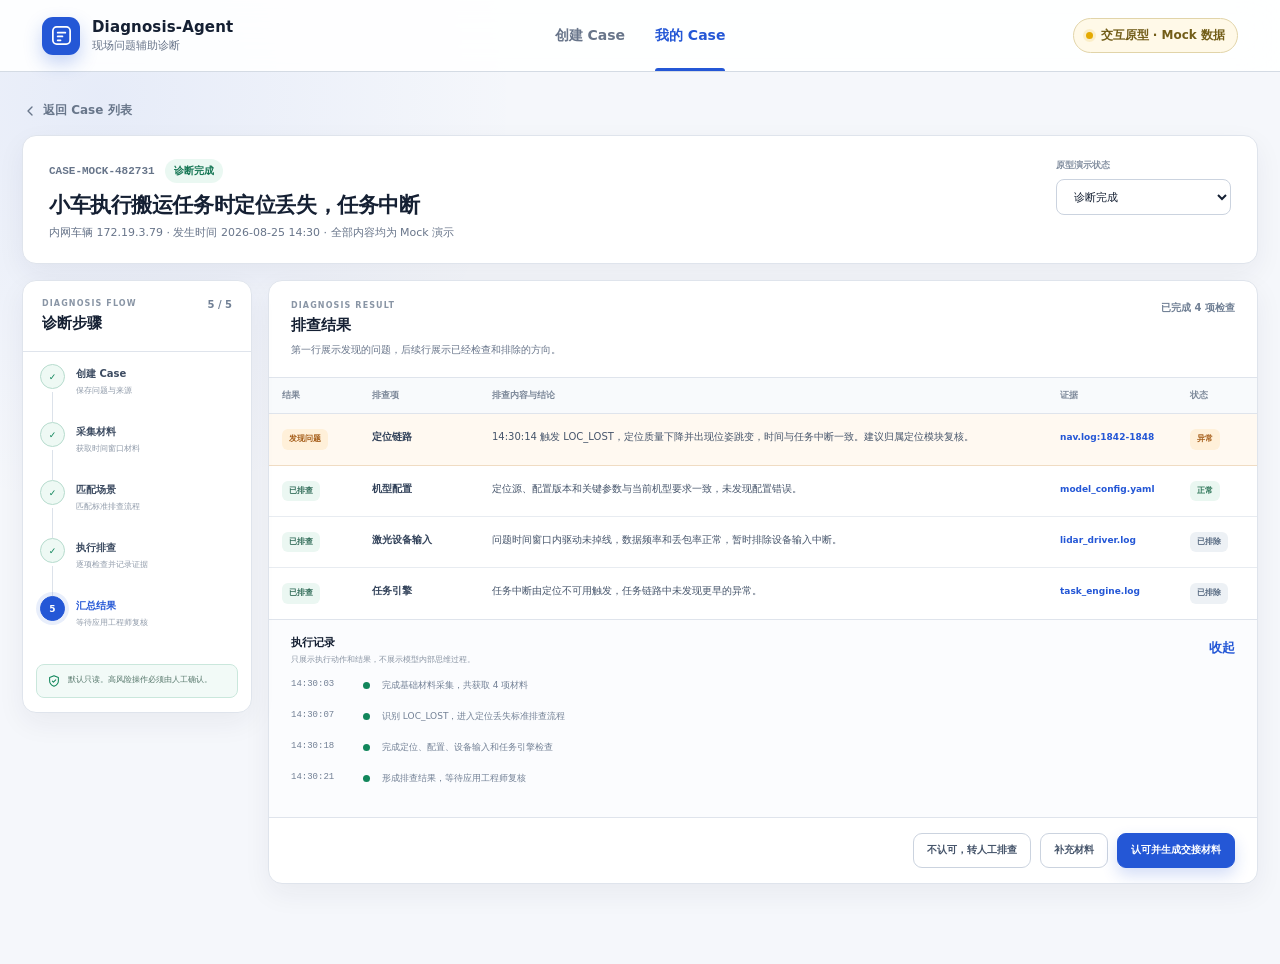
==== projects/diagnosis-agent/prototype/diagnosis-progress/index.html @ cfec4be7 "增加一波原型" ====
<!doctype html>
<html lang="zh-CN">
  <head>
    <meta charset="UTF-8" />
    <meta name="viewport" content="width=device-width, initial-scale=1.0" />
    <meta name="description" content="Diagnosis-Agent 简化诊断过程页交互原型。" />
    <title>诊断过程｜Diagnosis-Agent 原型</title>
    <link rel="stylesheet" href="../create-case/styles.css" />
    <link rel="stylesheet" href="./styles.css" />
  </head>
  <body>
    <div class="app-shell">
      <header class="topbar">
        <a class="brand" href="../create-case/" aria-label="返回创建 Case">
          <span class="brand-mark" aria-hidden="true">
            <svg viewBox="0 0 24 24">
              <path d="M7 3h10a4 4 0 0 1 4 4v10a4 4 0 0 1-4 4H7a4 4 0 0 1-4-4V7a4 4 0 0 1 4-4Z" />
              <path d="M8 9h8M8 13h5M8 17h3" />
            </svg>
          </span>
          <span><strong>Diagnosis-Agent</strong><small>现场问题辅助诊断</small></span>
        </a>

        <nav class="topnav" aria-label="主导航">
          <a href="../create-case/">创建 Case</a>
          <a class="active" href="#">我的 Case</a>
        </nav>

        <div class="prototype-badge"><span></span>交互原型 · Mock 数据</div>
      </header>

      <main class="progress-main">
        <a class="back-link" href="../create-case/">
          <svg viewBox="0 0 24 24" aria-hidden="true"><path d="m15 18-6-6 6-6" /></svg>
          返回 Case 列表
        </a>

        <section class="case-summary">
          <div class="case-title-area">
            <div class="case-meta">
              <span>CASE-MOCK-482731</span>
              <span class="status-pill completed" id="caseStatus">诊断完成</span>
            </div>
            <h1>小车执行搬运任务时定位丢失，任务中断</h1>
            <p>内网车辆 172.19.3.79 · 发生时间 2026-08-25 14:30 · 全部内容均为 Mock 演示</p>
          </div>

          <label class="prototype-state">
            <span>原型演示状态</span>
            <select id="stateSelect">
              <option value="completed">诊断完成</option>
              <option value="running">诊断执行中</option>
              <option value="missing">材料不足</option>
              <option value="failed">执行失败</option>
            </select>
          </label>
        </section>

        <section class="content-grid">
          <aside class="steps-card">
            <div class="card-heading">
              <div><p>DIAGNOSIS FLOW</p><h2>诊断步骤</h2></div>
              <span id="stepCount">5 / 5</span>
            </div>
            <ol class="steps-list" id="stepsList"></ol>
            <div class="readonly-note">
              <svg viewBox="0 0 24 24" aria-hidden="true">
                <path d="M12 3 4.5 6v5.5c0 4.8 3.1 7.8 7.5 9.5 4.4-1.7 7.5-4.7 7.5-9.5V6L12 3Z" />
                <path d="m9.2 12.1 1.8 1.8 4-4" />
              </svg>
              默认只读。高风险操作必须由人工确认。
            </div>
          </aside>

          <section class="result-card" aria-live="polite">
            <div class="result-heading">
              <div>
                <p>DIAGNOSIS RESULT</p>
                <h2 id="resultTitle">排查结果</h2>
                <span id="resultDescription">第一行展示发现的问题，后续行展示已经检查和排除的方向。</span>
              </div>
              <span class="result-count" id="resultCount">已完成 4 项检查</span>
            </div>

            <div class="table-wrap">
              <table class="check-table">
                <thead>
                  <tr>
                    <th>结果</th>
                    <th>排查项</th>
                    <th>排查内容与结论</th>
                    <th>证据</th>
                    <th>状态</th>
                  </tr>
                </thead>
                <tbody id="resultRows"></tbody>
              </table>
            </div>

            <section class="execution-section">
              <div class="execution-heading">
                <div><h3>执行记录</h3><p>只展示执行动作和结果，不展示模型内部思维过程。</p></div>
                <button class="text-button" id="toggleTimelineButton" type="button">收起</button>
              </div>
              <div class="timeline" id="timeline"></div>
            </section>

            <div class="result-actions" id="resultActions"></div>
          </section>
        </section>
      </main>

      <div class="drawer-mask hidden" id="drawerMask"></div>
      <aside class="evidence-drawer hidden" id="evidenceDrawer" aria-label="原始证据">
        <div class="drawer-heading">
          <div><p>RAW EVIDENCE</p><h2>原始证据</h2></div>
          <button type="button" id="closeDrawerButton" aria-label="关闭">×</button>
        </div>
        <dl>
          <div><dt>来源</dt><dd id="drawerSource"></dd></div>
          <div><dt>时间</dt><dd id="drawerTime"></dd></div>
        </dl>
        <pre id="drawerContent"></pre>
        <div class="drawer-tip">此处为 Mock 证据，仅用于验证“结论可以追溯至原始材料”的产品交互。</div>
      </aside>

      <div class="toast hidden" id="toast" role="status"></div>
    </div>

    <script src="./app.js"></script>
  </body>
</html>
---- projects/diagnosis-agent/prototype/create-case/styles.css ----
:root {
  color-scheme: light;
  --bg: #f5f7fb;
  --surface: #ffffff;
  --surface-muted: #f8fafc;
  --border: #dfe4ec;
  --border-strong: #cbd3df;
  --text: #152033;
  --muted: #68758a;
  --primary: #2457d6;
  --primary-dark: #1944b3;
  --primary-soft: #edf3ff;
  --success: #11865b;
  --success-soft: #eaf8f2;
  --warning-soft: #fff8e7;
  --warning-border: #f3d89a;
  --danger: #c53b3b;
  --danger-soft: #fff1f1;
  --shadow: 0 18px 45px rgba(26, 39, 70, 0.08);
  font-family: Inter, "PingFang SC", "Microsoft YaHei", system-ui, -apple-system, sans-serif;
}

* {
  box-sizing: border-box;
}

body {
  margin: 0;
  min-width: 320px;
  min-height: 100vh;
  color: var(--text);
  background:
    radial-gradient(circle at 8% 10%, rgba(36, 87, 214, 0.07), transparent 26rem),
    var(--bg);
}

button,
input,
select,
textarea {
  font: inherit;
}

button,
a {
  -webkit-tap-highlight-color: transparent;
}

button {
  cursor: pointer;
}

.hidden {
  display: none !important;
}

.topbar {
  position: sticky;
  z-index: 10;
  top: 0;
  display: grid;
  grid-template-columns: 1fr auto 1fr;
  align-items: center;
  min-height: 72px;
  padding: 0 42px;
  border-bottom: 1px solid rgba(203, 211, 223, 0.82);
  background: rgba(255, 255, 255, 0.9);
  backdrop-filter: blur(18px);
}

.brand {
  display: inline-flex;
  align-items: center;
  gap: 12px;
  width: max-content;
  color: var(--text);
  text-decoration: none;
}

.brand-mark {
  display: grid;
  width: 38px;
  height: 38px;
  place-items: center;
  border-radius: 11px;
  color: #fff;
  background: var(--primary);
  box-shadow: 0 8px 18px rgba(36, 87, 214, 0.25);
}

.brand-mark svg {
  width: 23px;
  fill: none;
  stroke: currentColor;
  stroke-linecap: round;
  stroke-linejoin: round;
  stroke-width: 1.8;
}

.brand strong,
.brand small {
  display: block;
}

.brand strong {
  font-size: 15px;
  letter-spacing: 0.01em;
}

.brand small {
  margin-top: 2px;
  color: var(--muted);
  font-size: 11px;
}

.topnav {
  display: flex;
  align-self: stretch;
  gap: 30px;
}

.topnav a {
  position: relative;
  display: flex;
  align-items: center;
  color: var(--muted);
  font-size: 14px;
  font-weight: 600;
  text-decoration: none;
}

.topnav a.active {
  color: var(--primary);
}

.topnav a.active::after {
  position: absolute;
  right: 0;
  bottom: 0;
  left: 0;
  height: 3px;
  border-radius: 3px 3px 0 0;
  background: var(--primary);
  content: "";
}

.prototype-badge {
  display: inline-flex;
  justify-self: end;
  align-items: center;
  gap: 8px;
  padding: 8px 12px;
  border: 1px solid #e1d4a9;
  border-radius: 999px;
  color: #725d18;
  background: #fff9e8;
  font-size: 12px;
  font-weight: 600;
}

.prototype-badge span {
  width: 7px;
  height: 7px;
  border-radius: 50%;
  background: #e4a900;
  box-shadow: 0 0 0 3px rgba(228, 169, 0, 0.14);
}

main {
  width: min(100% - 48px, 1080px);
  margin: 0 auto;
  padding: 48px 0 80px;
}

.page-heading {
  display: flex;
  align-items: flex-end;
  justify-content: space-between;
  gap: 36px;
  margin-bottom: 30px;
}

.eyebrow {
  margin: 0 0 10px;
  color: var(--primary);
  font-size: 11px;
  font-weight: 800;
  letter-spacing: 0.15em;
}

h1,
h2,
p {
  margin-top: 0;
}

h1 {
  margin-bottom: 12px;
  font-size: clamp(30px, 4vw, 42px);
  line-height: 1.15;
  letter-spacing: -0.035em;
}

.heading-copy {
  max-width: 660px;
  margin-bottom: 0;
  color: var(--muted);
  font-size: 15px;
  line-height: 1.7;
}

.safety-note {
  display: flex;
  flex: 0 0 300px;
  align-items: flex-start;
  gap: 10px;
  padding: 13px 15px;
  border: 1px solid #c5e8db;
  border-radius: 12px;
  color: #376353;
  background: var(--success-soft);
  font-size: 12px;
  line-height: 1.55;
}

.safety-note svg {
  flex: 0 0 20px;
  width: 20px;
  fill: none;
  stroke: var(--success);
  stroke-linecap: round;
  stroke-linejoin: round;
  stroke-width: 1.8;
}

.workspace {
  overflow: hidden;
  border: 1px solid var(--border);
  border-radius: 18px;
  background: var(--surface);
  box-shadow: var(--shadow);
}

.stepper {
  display: grid;
  grid-template-columns: repeat(3, 1fr);
  margin: 0;
  padding: 22px 32px;
  border-bottom: 1px solid var(--border);
  background: var(--surface-muted);
  list-style: none;
}

.step {
  position: relative;
  display: flex;
  align-items: center;
  gap: 12px;
  color: #98a2b2;
}

.step:not(:last-child)::after {
  position: absolute;
  z-index: 0;
  top: 15px;
  right: 18px;
  left: 48px;
  height: 1px;
  background: var(--border-strong);
  content: "";
}

.step > span {
  position: relative;
  z-index: 1;
  display: grid;
  flex: 0 0 30px;
  width: 30px;
  height: 30px;
  place-items: center;
  border: 1px solid var(--border-strong);
  border-radius: 50%;
  background: var(--surface);
  font-size: 12px;
  font-weight: 700;
}

.step div {
  position: relative;
  z-index: 1;
  padding-right: 12px;
  background: var(--surface-muted);
}

.step strong,
.step small {
  display: block;
}

.step strong {
  color: inherit;
  font-size: 13px;
}

.step small {
  margin-top: 3px;
  color: inherit;
  font-size: 11px;
}

.step.active,
.step.completed {
  color: var(--primary);
}

.step.active > span {
  border-color: var(--primary);
  color: #fff;
  background: var(--primary);
}

.step.completed > span {
  border-color: #a9c0f4;
  color: var(--primary);
  background: var(--primary-soft);
}

.panel {
  min-height: 530px;
  padding: 38px 44px 42px;
}

.panel-header {
  display: flex;
  align-items: flex-start;
  justify-content: space-between;
  gap: 24px;
  margin-bottom: 30px;
}

.panel-header h2,
.created-state h2,
.error-state h2 {
  margin-bottom: 8px;
  font-size: 22px;
  letter-spacing: -0.02em;
}

.panel-header p,
.created-state > p,
.error-state > p {
  margin-bottom: 0;
  color: var(--muted);
  font-size: 13px;
  line-height: 1.65;
}

.text-button {
  padding: 4px 0;
  border: 0;
  color: var(--primary);
  background: transparent;
  font-size: 13px;
  font-weight: 700;
}

.text-button:hover {
  color: var(--primary-dark);
}

.field-group {
  margin-bottom: 25px;
}

.field-group.compact {
  max-width: 420px;
}

.field-group.full {
  grid-column: 1 / -1;
}

.field-group label {
  display: block;
  margin-bottom: 9px;
  color: #263349;
  font-size: 13px;
  font-weight: 700;
}

.field-group label span {
  color: var(--danger);
}

textarea,
input,
select {
  width: 100%;
  border: 1px solid var(--border-strong);
  border-radius: 10px;
  outline: none;
  color: var(--text);
  background: #fff;
  transition: border-color 150ms ease, box-shadow 150ms ease;
}

textarea {
  min-height: 156px;
  padding: 15px 16px;
  resize: vertical;
  font-size: 14px;
  line-height: 1.7;
}

input,
select {
  height: 44px;
  padding: 0 13px;
  font-size: 14px;
}

textarea:focus,
input:focus,
select:focus {
  border-color: #6e94ea;
  box-shadow: 0 0 0 3px rgba(36, 87, 214, 0.11);
}

textarea::placeholder {
  color: #a0a9b7;
}

.field-group.invalid textarea,
.field-group.invalid input {
  border-color: #e28c8c;
  background: #fffafa;
}

.field-meta {
  display: flex;
  justify-content: space-between;
  gap: 20px;
  margin-top: 7px;
  color: var(--muted);
  font-size: 11px;
}

.field-meta strong {
  color: #45546a;
}

.field-help,
.field-error {
  min-height: 16px;
  margin: 7px 0 0;
  font-size: 11px;
}

.field-help {
  color: var(--muted);
}

.field-error {
  color: var(--danger);
  font-weight: 600;
}

.source-guide {
  margin-top: 6px;
  padding: 15px 17px;
  border: 1px solid var(--border);
  border-radius: 12px;
  background: var(--surface-muted);
}

.source-guide > p {
  margin-bottom: 10px;
  color: #47566d;
  font-size: 11px;
  font-weight: 700;
}

.source-chips {
  display: flex;
  flex-wrap: wrap;
  gap: 9px;
}

.source-chips span {
  display: inline-flex;
  align-items: center;
  gap: 7px;
  padding: 7px 10px;
  border: 1px solid var(--border);
  border-radius: 999px;
  color: #536075;
  background: #fff;
  font-size: 11px;
  font-weight: 600;
}

.dot,
.source-icon {
  display: inline-block;
  width: 8px;
  height: 8px;
  border-radius: 50%;
  background: #8e9bad;
}

.dot.blue,
.source-icon.blue {
  background: #3d73e8;
}

.dot.purple,
.source-icon.purple {
  background: #7655d9;
}

.dot.orange,
.source-icon.orange {
  background: #df8626;
}

.dot.gray,
.source-icon.gray {
  background: #7a8798;
}

.form-actions {
  display: flex;
  justify-content: flex-end;
  gap: 11px;
  margin-top: 28px;
  padding-top: 24px;
  border-top: 1px solid var(--border);
}

.form-actions.split-actions {
  justify-content: space-between;
}

.form-actions > div {
  display: flex;
  gap: 11px;
}

.primary-button,
.secondary-button,
.disabled-button {
  display: inline-flex;
  min-height: 42px;
  align-items: center;
  justify-content: center;
  gap: 7px;
  padding: 0 18px;
  border-radius: 9px;
  font-size: 13px;
  font-weight: 700;
  text-decoration: none;
  transition: transform 120ms ease, background 120ms ease, border-color 120ms ease;
}

.next-page-link {
  min-width: 150px;
}

.primary-button {
  border: 1px solid var(--primary);
  color: #fff;
  background: var(--primary);
  box-shadow: 0 7px 16px rgba(36, 87, 214, 0.2);
}

.primary-button:hover {
  border-color: var(--primary-dark);
  background: var(--primary-dark);
}

.primary-button:active,
.secondary-button:active {
  transform: translateY(1px);
}

.primary-button svg {
  width: 17px;
  fill: none;
  stroke: currentColor;
  stroke-linecap: round;
  stroke-linejoin: round;
  stroke-width: 2;
}

.secondary-button {
  border: 1px solid var(--border-strong);
  color: #45546a;
  background: #fff;
}

.secondary-button:hover {
  border-color: #9facbd;
  background: var(--surface-muted);
}

.disabled-button {
  cursor: not-allowed;
  border: 1px solid var(--border);
  color: #929dac;
  background: #f2f4f7;
}

.review-header {
  margin-bottom: 24px;
}

.success-kicker {
  display: flex;
  align-items: center;
  gap: 7px;
  margin-bottom: 10px;
  color: var(--success);
  font-size: 11px;
  font-weight: 800;
  letter-spacing: 0.08em;
}

.success-kicker svg,
.notice-box svg,
.error-icon svg,
.created-icon svg {
  width: 20px;
  fill: none;
  stroke: currentColor;
  stroke-linecap: round;
  stroke-linejoin: round;
  stroke-width: 1.8;
}

.confidence-badge {
  padding: 7px 10px;
  border: 1px solid #d3dfef;
  border-radius: 999px;
  color: #5b6f8c;
  background: #f5f8fc;
  font-size: 11px;
  font-weight: 700;
}

.review-grid {
  display: grid;
  grid-template-columns: 1fr 1fr;
  overflow: hidden;
  border: 1px solid var(--border);
  border-radius: 12px;
  background: var(--surface-muted);
}

.review-row {
  min-height: 82px;
  padding: 17px 20px;
  border-right: 1px solid var(--border);
  border-bottom: 1px solid var(--border);
}

.review-row:nth-child(2n) {
  border-right: 0;
}

.review-row.full {
  grid-column: 1 / -1;
  border-right: 0;
}

.review-row:nth-last-child(-n + 2) {
  border-bottom: 0;
}

.review-row span,
.review-row strong {
  display: block;
}

.review-row > span {
  margin-bottom: 8px;
  color: var(--muted);
  font-size: 11px;
  font-weight: 600;
}

.review-row strong {
  color: #25334a;
  font-size: 13px;
  line-height: 1.55;
}

.review-row strong b {
  margin-left: 7px;
}

.monospace {
  font-family: "SFMono-Regular", Consolas, "Liberation Mono", monospace;
}

.edit-form {
  display: grid;
  grid-template-columns: 1fr 1fr;
  gap: 0 22px;
  padding: 22px;
  border: 1px solid var(--border);
  border-radius: 12px;
  background: var(--surface-muted);
}

.edit-form .field-group {
  max-width: none;
  margin-bottom: 18px;
}

.edit-form textarea {
  min-height: 110px;
}

.notice-box {
  display: flex;
  align-items: flex-start;
  gap: 10px;
  margin-top: 18px;
  padding: 13px 15px;
  border: 1px solid var(--warning-border);
  border-radius: 10px;
  color: #6e5c2a;
  background: var(--warning-soft);
  font-size: 12px;
  line-height: 1.6;
}

.notice-box svg {
  flex: 0 0 19px;
  width: 19px;
}

.error-state,
.created-state {
  display: flex;
  min-height: 455px;
  max-width: 620px;
  margin: 0 auto;
  align-items: center;
  flex-direction: column;
  justify-content: center;
  text-align: center;
}

.error-icon,
.created-icon {
  display: grid;
  width: 56px;
  height: 56px;
  margin-bottom: 18px;
  place-items: center;
  border-radius: 50%;
}

.error-icon {
  color: var(--danger);
  background: var(--danger-soft);
}

.created-icon {
  color: var(--success);
  background: var(--success-soft);
}

.error-icon svg,
.created-icon svg {
  width: 28px;
}

.error-eyebrow {
  color: var(--danger);
}

.required-source-list {
  display: flex;
  flex-wrap: wrap;
  justify-content: center;
  gap: 8px;
  margin: 22px 0;
}

.required-source-list span {
  padding: 8px 11px;
  border: 1px solid #efcdcd;
  border-radius: 999px;
  color: #8c4545;
  background: #fffafa;
  font-size: 11px;
  font-weight: 700;
}

.error-example {
  width: 100%;
  margin-bottom: 26px;
  padding: 13px 15px;
  border: 1px solid var(--border);
  border-radius: 10px;
  text-align: left;
  background: var(--surface-muted);
}

.error-example strong {
  margin-right: 10px;
  color: var(--muted);
  font-size: 11px;
}

.error-example code {
  color: #38475d;
  font-size: 12px;
}

.case-id-card {
  min-width: 320px;
  margin: 24px 0;
  padding: 15px 18px;
  border: 1px solid #cce8dc;
  border-radius: 12px;
  background: #f3fbf7;
}

.case-id-card span,
.case-id-card strong {
  display: block;
}

.case-id-card span {
  margin-bottom: 6px;
  color: #628074;
  font-size: 10px;
  font-weight: 700;
}

.case-id-card strong {
  color: #1a6148;
  font-family: "SFMono-Regular", Consolas, monospace;
  font-size: 15px;
}

.created-actions {
  display: flex;
  gap: 10px;
}

.toast {
  position: fixed;
  z-index: 20;
  right: 28px;
  bottom: 28px;
  max-width: 360px;
  padding: 13px 16px;
  border: 1px solid #cbd8e8;
  border-radius: 10px;
  color: #34445b;
  background: #fff;
  box-shadow: 0 15px 35px rgba(21, 32, 51, 0.16);
  font-size: 12px;
  font-weight: 600;
}

@media (max-width: 820px) {
  .topbar {
    grid-template-columns: 1fr auto;
    padding: 0 20px;
  }

  .topnav {
    display: none;
  }

  .page-heading {
    align-items: stretch;
    flex-direction: column;
  }

  .safety-note {
    flex-basis: auto;
  }

  .step div {
    display: none;
  }

  .step:not(:last-child)::after {
    right: 18px;
    left: 38px;
  }

  .panel {
    padding: 28px 24px 32px;
  }

  .review-grid,
  .edit-form {
    grid-template-columns: 1fr;
  }

  .review-row,
  .review-row:nth-child(2n),
  .review-row:nth-last-child(-n + 2) {
    border-right: 0;
    border-bottom: 1px solid var(--border);
  }

  .review-row:last-child {
    border-bottom: 0;
  }

  .form-actions.split-actions,
  .created-actions {
    align-items: stretch;
    flex-direction: column;
  }

  .form-actions.split-actions > div {
    align-items: stretch;
    flex-direction: column;
  }
}

@media (max-width: 520px) {
  main {
    width: min(100% - 24px, 1080px);
    padding-top: 28px;
  }

  .topbar {
    min-height: 64px;
  }

  .prototype-badge {
    padding: 7px 9px;
    font-size: 10px;
  }

  .prototype-badge span {
    display: none;
  }

  .brand small {
    display: none;
  }

  .stepper {
    padding: 17px 24px;
  }

  .panel-header,
  .form-actions {
    align-items: stretch;
    flex-direction: column;
  }

  .form-actions > button,
  .form-actions > div,
  .form-actions > div button {
    width: 100%;
  }
}
---- projects/diagnosis-agent/prototype/diagnosis-progress/styles.css ----
.progress-main {
  width: min(100% - 44px, 1240px);
  padding-top: 30px;
}

.back-link {
  display: inline-flex;
  align-items: center;
  gap: 5px;
  margin-bottom: 16px;
  color: #68768a;
  font-size: 12px;
  font-weight: 700;
  text-decoration: none;
}

.back-link:hover { color: var(--primary); }
.back-link svg {
  width: 16px;
  fill: none;
  stroke: currentColor;
  stroke-linecap: round;
  stroke-linejoin: round;
  stroke-width: 2;
}

.case-summary,
.steps-card,
.result-card {
  border: 1px solid var(--border);
  border-radius: 14px;
  background: #fff;
  box-shadow: 0 10px 28px rgba(26, 39, 70, 0.06);
}

.case-summary {
  display: flex;
  align-items: flex-start;
  justify-content: space-between;
  gap: 32px;
  padding: 23px 26px;
}

.case-meta {
  display: flex;
  align-items: center;
  gap: 10px;
  margin-bottom: 10px;
}

.case-meta > span:first-child {
  color: #67758a;
  font-family: "SFMono-Regular", Consolas, monospace;
  font-size: 11px;
  font-weight: 700;
}

.status-pill {
  padding: 5px 9px;
  border-radius: 999px;
  font-size: 10px;
  font-weight: 800;
}

.status-pill.completed { color: #147553; background: #eaf8f2; }
.status-pill.running { color: #255fc0; background: #edf4ff; }
.status-pill.waiting { color: #986719; background: #fff5db; }
.status-pill.failed { color: #ae4141; background: #fff0f0; }

.case-title-area h1 {
  margin-bottom: 8px;
  font-size: 21px;
  letter-spacing: -0.02em;
}

.case-title-area p {
  margin-bottom: 0;
  color: var(--muted);
  font-size: 11px;
}

.prototype-state {
  display: flex;
  flex: 0 0 175px;
  flex-direction: column;
  gap: 7px;
}

.prototype-state span {
  color: #8490a1;
  font-size: 9px;
  font-weight: 700;
}

.prototype-state select {
  height: 36px;
  border-radius: 8px;
  font-size: 11px;
}

.content-grid {
  display: grid;
  grid-template-columns: 230px minmax(0, 1fr);
  align-items: start;
  gap: 16px;
  margin-top: 16px;
}

.steps-card {
  position: sticky;
  top: 88px;
  overflow: hidden;
}

.card-heading,
.result-heading {
  display: flex;
  align-items: flex-start;
  justify-content: space-between;
  gap: 18px;
  padding: 18px 19px;
  border-bottom: 1px solid var(--border);
}

.card-heading p,
.result-heading p,
.drawer-heading p {
  margin-bottom: 6px;
  color: #8995a5;
  font-size: 8px;
  font-weight: 800;
  letter-spacing: 0.14em;
}

.card-heading h2,
.result-heading h2,
.drawer-heading h2 {
  margin-bottom: 0;
  font-size: 15px;
}

.card-heading > span,
.result-count {
  color: #718095;
  font-size: 10px;
  font-weight: 700;
}

.steps-list {
  margin: 0;
  padding: 12px 17px 5px;
  list-style: none;
}

.step-item {
  position: relative;
  display: grid;
  grid-template-columns: 26px 1fr;
  gap: 10px;
  min-height: 58px;
}

.step-item:not(:last-child)::after {
  position: absolute;
  top: 28px;
  bottom: 0;
  left: 12px;
  width: 1px;
  background: #dce2ea;
  content: "";
}

.step-node {
  position: relative;
  z-index: 1;
  display: grid;
  width: 25px;
  height: 25px;
  place-items: center;
  border: 1px solid #ccd4df;
  border-radius: 50%;
  color: #98a3b2;
  background: #fff;
  font-size: 9px;
  font-weight: 800;
}

.step-item.completed .step-node {
  border-color: #b6dbcd;
  color: var(--success);
  background: #eef9f4;
}

.step-item.active .step-node {
  border-color: var(--primary);
  color: #fff;
  background: var(--primary);
  box-shadow: 0 0 0 4px rgba(36, 87, 214, 0.1);
}

.step-copy strong,
.step-copy small { display: block; }
.step-copy strong {
  margin-top: 3px;
  color: #3c4b61;
  font-size: 10px;
}
.step-copy small {
  margin-top: 4px;
  color: #909baa;
  font-size: 8px;
  line-height: 1.4;
}
.step-item.active .step-copy strong { color: var(--primary); }

.readonly-note {
  display: flex;
  align-items: flex-start;
  gap: 7px;
  margin: 5px 13px 14px;
  padding: 9px 10px;
  border: 1px solid #cae7dc;
  border-radius: 8px;
  color: #56776b;
  background: #f2faf7;
  font-size: 8px;
  line-height: 1.5;
}
.readonly-note svg {
  flex: 0 0 14px;
  width: 14px;
  fill: none;
  stroke: var(--success);
  stroke-linecap: round;
  stroke-linejoin: round;
  stroke-width: 1.8;
}

.result-card { overflow: hidden; }
.result-heading { padding: 20px 22px; }
.result-heading > div > span {
  display: block;
  margin-top: 7px;
  color: var(--muted);
  font-size: 10px;
  line-height: 1.5;
}

.table-wrap { overflow-x: auto; }
.check-table {
  width: 100%;
  border-collapse: collapse;
  table-layout: fixed;
}
.check-table th {
  padding: 11px 13px;
  border-bottom: 1px solid var(--border);
  color: #7d899a;
  background: #f8fafc;
  text-align: left;
  font-size: 9px;
  font-weight: 800;
}
.check-table th:nth-child(1) { width: 90px; }
.check-table th:nth-child(2) { width: 120px; }
.check-table th:nth-child(4) { width: 130px; }
.check-table th:nth-child(5) { width: 80px; }
.check-table td {
  padding: 15px 13px;
  border-bottom: 1px solid #e8ecf1;
  vertical-align: top;
  color: #46556b;
  font-size: 10px;
  line-height: 1.55;
}
.check-table tr:last-child td { border-bottom: 0; }
.check-table tr.problem-row { background: #fff9f1; }
.check-table tr.problem-row td { border-bottom-color: #f0dcc3; }
.check-table tr.pending-row { background: #fffcf5; }
.check-table tr.failed-row { background: #fff5f5; }
.check-table td strong { color: #314159; }

.result-label,
.row-status {
  display: inline-flex;
  align-items: center;
  gap: 5px;
  padding: 4px 7px;
  border-radius: 6px;
  font-size: 8px;
  font-weight: 800;
  white-space: nowrap;
}
.result-label.problem { color: #a45b16; background: #fff0d9; }
.result-label.checked { color: #336d5a; background: #ebf7f2; }
.result-label.pending { color: #94681f; background: #fff4d8; }
.result-label.failed { color: #a83f3f; background: #ffe8e8; }
.row-status.abnormal { color: #a45b16; background: #fff0d9; }
.row-status.normal { color: #267052; background: #eaf7f1; }
.row-status.excluded { color: #54677f; background: #edf1f5; }
.row-status.waiting { color: #94681f; background: #fff4d8; }
.row-status.failed { color: #a83f3f; background: #ffe8e8; }

.evidence-button {
  padding: 0;
  border: 0;
  color: var(--primary);
  background: transparent;
  text-align: left;
  font-size: 9px;
  font-weight: 700;
  line-height: 1.45;
}
.evidence-button:hover { text-decoration: underline; }
.no-evidence { color: #97a1af; font-size: 9px; }

.execution-section {
  border-top: 1px solid var(--border);
  background: #fbfcfe;
}
.execution-heading {
  display: flex;
  align-items: flex-start;
  justify-content: space-between;
  gap: 20px;
  padding: 15px 22px 9px;
}
.execution-heading h3 { margin: 0 0 4px; font-size: 11px; }
.execution-heading p { margin: 0; color: #8994a3; font-size: 8px; }
.timeline { padding: 5px 22px 14px; }
.timeline-item {
  display: grid;
  grid-template-columns: 62px 9px 1fr;
  gap: 10px;
  min-height: 31px;
  color: #728095;
  font-size: 9px;
}
.timeline-item time { font-family: "SFMono-Regular", Consolas, monospace; }
.timeline-item i {
  width: 7px;
  height: 7px;
  margin-top: 3px;
  border-radius: 50%;
  background: #99a6b6;
}
.timeline-item.success i { background: var(--success); }
.timeline-item.running i { background: var(--primary); }
.timeline-item.warning i { background: #d69423; }
.timeline-item.failed i { background: #c34c4c; }
.timeline-item p { margin: 0; line-height: 1.4; }

.result-actions {
  display: flex;
  justify-content: flex-end;
  gap: 9px;
  padding: 15px 22px;
  border-top: 1px solid var(--border);
}
.result-actions .primary-button,
.result-actions .secondary-button {
  min-height: 35px;
  padding: 0 13px;
  font-size: 10px;
}

.drawer-mask {
  position: fixed;
  z-index: 30;
  inset: 0;
  background: rgba(18, 29, 47, 0.28);
  backdrop-filter: blur(2px);
}
.evidence-drawer {
  position: fixed;
  z-index: 31;
  top: 0;
  right: 0;
  width: min(500px, 92vw);
  height: 100vh;
  overflow-y: auto;
  padding: 24px;
  background: #fff;
  box-shadow: -18px 0 48px rgba(18, 29, 47, 0.16);
}
.drawer-heading {
  display: flex;
  align-items: flex-start;
  justify-content: space-between;
  padding-bottom: 18px;
  border-bottom: 1px solid var(--border);
}
.drawer-heading button {
  display: grid;
  width: 31px;
  height: 31px;
  place-items: center;
  border: 1px solid var(--border);
  border-radius: 8px;
  color: #657388;
  background: #fff;
  font-size: 18px;
}
.evidence-drawer dl {
  display: grid;
  grid-template-columns: 1fr 1fr;
  gap: 16px;
  margin: 19px 0;
}
.evidence-drawer dt { margin-bottom: 5px; color: #8d98a7; font-size: 8px; }
.evidence-drawer dd { margin: 0; color: #3c4b61; font-family: Consolas, monospace; font-size: 10px; }
.evidence-drawer pre {
  overflow-x: auto;
  margin: 0;
  padding: 16px;
  border-radius: 10px;
  color: #d8e2ef;
  background: #152033;
  font-family: Consolas, monospace;
  font-size: 10px;
  line-height: 1.7;
  white-space: pre-wrap;
}
.drawer-tip {
  margin-top: 15px;
  padding: 11px 12px;
  border: 1px solid #c9e6db;
  border-radius: 8px;
  color: #58766b;
  background: #f1faf6;
  font-size: 9px;
  line-height: 1.5;
}

@media (max-width: 820px) {
  .progress-main { width: min(100% - 24px, 1240px); }
  .case-summary { flex-direction: column; }
  .prototype-state { width: 100%; flex-basis: auto; }
  .content-grid { grid-template-columns: 1fr; }
  .steps-card { position: static; }
  .steps-list { display: grid; grid-template-columns: repeat(5, 1fr); gap: 6px; }
  .step-item { display: block; min-height: 0; padding: 3px; text-align: center; }
  .step-item::after { display: none; }
  .step-node { margin: 0 auto 6px; }
  .step-copy small { display: none; }
}

@media (max-width: 560px) {
  .steps-list { grid-template-columns: 1fr; }
  .step-item { display: grid; grid-template-columns: 26px 1fr; text-align: left; }
  .step-node { margin: 0; }
  .check-table { min-width: 760px; }
  .result-heading, .execution-heading, .result-actions { align-items: stretch; flex-direction: column; }
  .result-actions button { width: 100%; }
}
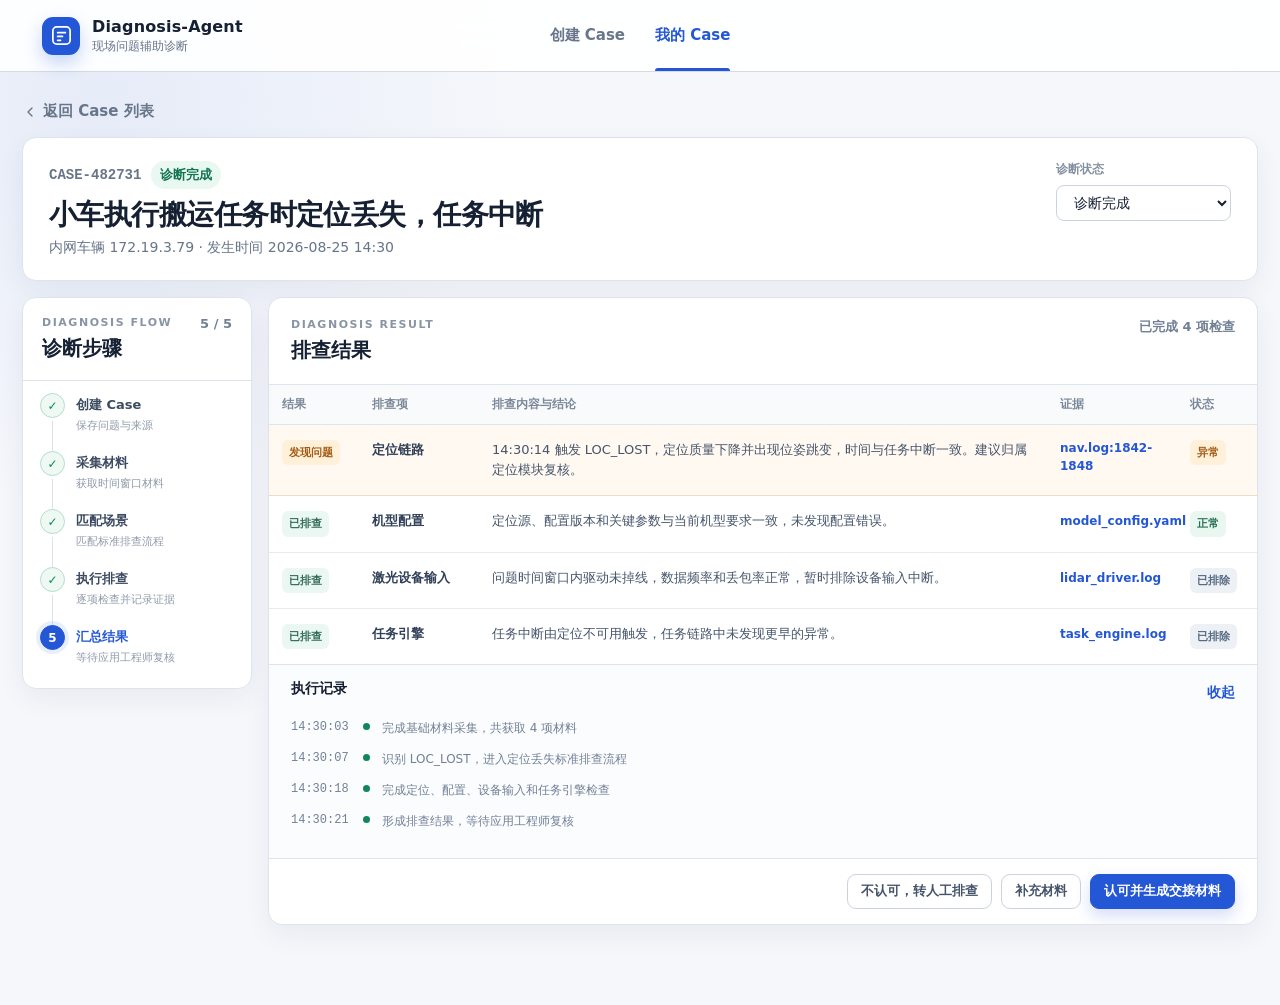
==== commit 09e65dd0: "case的mock和增加内容" ====
--- a/projects/diagnosis-agent/prototype/diagnosis-progress/index.html
+++ b/projects/diagnosis-agent/prototype/diagnosis-progress/index.html
@@ -5,8 +5,8 @@
     <meta name="viewport" content="width=device-width, initial-scale=1.0" />
     <meta name="description" content="Diagnosis-Agent 简化诊断过程页交互原型。" />
     <title>诊断过程｜Diagnosis-Agent 原型</title>
-    <link rel="stylesheet" href="../create-case/styles.css" />
-    <link rel="stylesheet" href="./styles.css" />
+    <link rel="stylesheet" href="../create-case/styles.css?v=20260831-2" />
+    <link rel="stylesheet" href="./styles.css?v=20260831-2" />
   </head>
   <body>
     <div class="app-shell">
@@ -26,7 +26,6 @@
           <a class="active" href="#">我的 Case</a>
         </nav>
 
-        <div class="prototype-badge"><span></span>交互原型 · Mock 数据</div>
       </header>
 
       <main class="progress-main">
@@ -38,15 +37,15 @@
         <section class="case-summary">
           <div class="case-title-area">
             <div class="case-meta">
-              <span>CASE-MOCK-482731</span>
+              <span>CASE-482731</span>
               <span class="status-pill completed" id="caseStatus">诊断完成</span>
             </div>
             <h1>小车执行搬运任务时定位丢失，任务中断</h1>
-            <p>内网车辆 172.19.3.79 · 发生时间 2026-08-25 14:30 · 全部内容均为 Mock 演示</p>
+            <p>内网车辆 172.19.3.79 · 发生时间 2026-08-25 14:30</p>
           </div>
 
           <label class="prototype-state">
-            <span>原型演示状态</span>
+            <span>诊断状态</span>
             <select id="stateSelect">
               <option value="completed">诊断完成</option>
               <option value="running">诊断执行中</option>
@@ -63,13 +62,6 @@
               <span id="stepCount">5 / 5</span>
             </div>
             <ol class="steps-list" id="stepsList"></ol>
-            <div class="readonly-note">
-              <svg viewBox="0 0 24 24" aria-hidden="true">
-                <path d="M12 3 4.5 6v5.5c0 4.8 3.1 7.8 7.5 9.5 4.4-1.7 7.5-4.7 7.5-9.5V6L12 3Z" />
-                <path d="m9.2 12.1 1.8 1.8 4-4" />
-              </svg>
-              默认只读。高风险操作必须由人工确认。
-            </div>
           </aside>
 
           <section class="result-card" aria-live="polite">
@@ -77,7 +69,6 @@
               <div>
                 <p>DIAGNOSIS RESULT</p>
                 <h2 id="resultTitle">排查结果</h2>
-                <span id="resultDescription">第一行展示发现的问题，后续行展示已经检查和排除的方向。</span>
               </div>
               <span class="result-count" id="resultCount">已完成 4 项检查</span>
             </div>
@@ -99,7 +90,7 @@
 
             <section class="execution-section">
               <div class="execution-heading">
-                <div><h3>执行记录</h3><p>只展示执行动作和结果，不展示模型内部思维过程。</p></div>
+                <div><h3>执行记录</h3></div>
                 <button class="text-button" id="toggleTimelineButton" type="button">收起</button>
               </div>
               <div class="timeline" id="timeline"></div>
@@ -121,7 +112,6 @@
           <div><dt>时间</dt><dd id="drawerTime"></dd></div>
         </dl>
         <pre id="drawerContent"></pre>
-        <div class="drawer-tip">此处为 Mock 证据，仅用于验证“结论可以追溯至原始材料”的产品交互。</div>
       </aside>
 
       <div class="toast hidden" id="toast" role="status"></div>
--- a/projects/diagnosis-agent/prototype/create-case/styles.css
+++ b/projects/diagnosis-agent/prototype/create-case/styles.css
@@ -103,14 +103,14 @@
 }
 
 .brand strong {
-  font-size: 15px;
+  font-size: 16px;
   letter-spacing: 0.01em;
 }
 
 .brand small {
   margin-top: 2px;
   color: var(--muted);
-  font-size: 11px;
+  font-size: 12px;
 }
 
 .topnav {
@@ -124,7 +124,7 @@
   display: flex;
   align-items: center;
   color: var(--muted);
-  font-size: 14px;
+  font-size: 15px;
   font-weight: 600;
   text-decoration: none;
 }
@@ -183,7 +183,7 @@
 .eyebrow {
   margin: 0 0 10px;
   color: var(--primary);
-  font-size: 11px;
+  font-size: 12px;
   font-weight: 800;
   letter-spacing: 0.15em;
 }
@@ -205,7 +205,7 @@
   max-width: 660px;
   margin-bottom: 0;
   color: var(--muted);
-  font-size: 15px;
+  font-size: 17px;
   line-height: 1.7;
 }
 
@@ -219,7 +219,7 @@
   border-radius: 12px;
   color: #376353;
   background: var(--success-soft);
-  font-size: 12px;
+  font-size: 14px;
   line-height: 1.55;
 }
 
@@ -281,7 +281,7 @@
   border: 1px solid var(--border-strong);
   border-radius: 50%;
   background: var(--surface);
-  font-size: 12px;
+  font-size: 13px;
   font-weight: 700;
 }
 
@@ -299,13 +299,13 @@
 
 .step strong {
   color: inherit;
-  font-size: 13px;
+  font-size: 15px;
 }
 
 .step small {
   margin-top: 3px;
   color: inherit;
-  font-size: 11px;
+  font-size: 13px;
 }
 
 .step.active,
@@ -342,7 +342,7 @@
 .created-state h2,
 .error-state h2 {
   margin-bottom: 8px;
-  font-size: 22px;
+  font-size: 24px;
   letter-spacing: -0.02em;
 }
 
@@ -351,7 +351,7 @@
 .error-state > p {
   margin-bottom: 0;
   color: var(--muted);
-  font-size: 13px;
+  font-size: 15px;
   line-height: 1.65;
 }
 
@@ -360,7 +360,7 @@
   border: 0;
   color: var(--primary);
   background: transparent;
-  font-size: 13px;
+  font-size: 14px;
   font-weight: 700;
 }
 
@@ -384,7 +384,7 @@
   display: block;
   margin-bottom: 9px;
   color: #263349;
-  font-size: 13px;
+  font-size: 15px;
   font-weight: 700;
 }
 
@@ -408,7 +408,7 @@
   min-height: 156px;
   padding: 15px 16px;
   resize: vertical;
-  font-size: 14px;
+  font-size: 16px;
   line-height: 1.7;
 }
 
@@ -416,7 +416,7 @@
 select {
   height: 44px;
   padding: 0 13px;
-  font-size: 14px;
+  font-size: 16px;
 }
 
 textarea:focus,
@@ -442,7 +442,7 @@
   gap: 20px;
   margin-top: 7px;
   color: var(--muted);
-  font-size: 11px;
+  font-size: 13px;
 }
 
 .field-meta strong {
@@ -453,7 +453,7 @@
 .field-error {
   min-height: 16px;
   margin: 7px 0 0;
-  font-size: 11px;
+  font-size: 13px;
 }
 
 .field-help {
@@ -476,7 +476,7 @@
 .source-guide > p {
   margin-bottom: 10px;
   color: #47566d;
-  font-size: 11px;
+  font-size: 13px;
   font-weight: 700;
 }
 
@@ -495,7 +495,7 @@
   border-radius: 999px;
   color: #536075;
   background: #fff;
-  font-size: 11px;
+  font-size: 13px;
   font-weight: 600;
 }
 
@@ -556,7 +556,7 @@
   gap: 7px;
   padding: 0 18px;
   border-radius: 9px;
-  font-size: 13px;
+  font-size: 15px;
   font-weight: 700;
   text-decoration: none;
   transition: transform 120ms ease, background 120ms ease, border-color 120ms ease;
@@ -620,7 +620,7 @@
   gap: 7px;
   margin-bottom: 10px;
   color: var(--success);
-  font-size: 11px;
+  font-size: 12px;
   font-weight: 800;
   letter-spacing: 0.08em;
 }
@@ -643,7 +643,7 @@
   border-radius: 999px;
   color: #5b6f8c;
   background: #f5f8fc;
-  font-size: 11px;
+  font-size: 12px;
   font-weight: 700;
 }
 
@@ -684,13 +684,13 @@
 .review-row > span {
   margin-bottom: 8px;
   color: var(--muted);
-  font-size: 11px;
+  font-size: 13px;
   font-weight: 600;
 }
 
 .review-row strong {
   color: #25334a;
-  font-size: 13px;
+  font-size: 15px;
   line-height: 1.55;
 }
 
@@ -731,7 +731,7 @@
   border-radius: 10px;
   color: #6e5c2a;
   background: var(--warning-soft);
-  font-size: 12px;
+  font-size: 14px;
   line-height: 1.6;
 }
 
@@ -795,7 +795,7 @@
   border-radius: 999px;
   color: #8c4545;
   background: #fffafa;
-  font-size: 11px;
+  font-size: 12px;
   font-weight: 700;
 }
 
@@ -812,12 +812,12 @@
 .error-example strong {
   margin-right: 10px;
   color: var(--muted);
-  font-size: 11px;
+  font-size: 12px;
 }
 
 .error-example code {
   color: #38475d;
-  font-size: 12px;
+  font-size: 13px;
 }
 
 .case-id-card {
@@ -837,14 +837,14 @@
 .case-id-card span {
   margin-bottom: 6px;
   color: #628074;
-  font-size: 10px;
+  font-size: 11px;
   font-weight: 700;
 }
 
 .case-id-card strong {
   color: #1a6148;
   font-family: "SFMono-Regular", Consolas, monospace;
-  font-size: 15px;
+  font-size: 17px;
 }
 
 .created-actions {
@@ -864,7 +864,7 @@
   color: #34445b;
   background: #fff;
   box-shadow: 0 15px 35px rgba(21, 32, 51, 0.16);
-  font-size: 12px;
+  font-size: 14px;
   font-weight: 600;
 }
 
--- a/projects/diagnosis-agent/prototype/diagnosis-progress/styles.css
+++ b/projects/diagnosis-agent/prototype/diagnosis-progress/styles.css
@@ -9,7 +9,7 @@
   gap: 5px;
   margin-bottom: 16px;
   color: #68768a;
-  font-size: 12px;
+  font-size: 15px;
   font-weight: 700;
   text-decoration: none;
 }
@@ -51,14 +51,14 @@
 .case-meta > span:first-child {
   color: #67758a;
   font-family: "SFMono-Regular", Consolas, monospace;
-  font-size: 11px;
+  font-size: 14px;
   font-weight: 700;
 }
 
 .status-pill {
   padding: 5px 9px;
   border-radius: 999px;
-  font-size: 10px;
+  font-size: 13px;
   font-weight: 800;
 }
 
@@ -69,14 +69,14 @@
 
 .case-title-area h1 {
   margin-bottom: 8px;
-  font-size: 21px;
+  font-size: 28px;
   letter-spacing: -0.02em;
 }
 
 .case-title-area p {
   margin-bottom: 0;
   color: var(--muted);
-  font-size: 11px;
+  font-size: 14px;
 }
 
 .prototype-state {
@@ -88,14 +88,14 @@
 
 .prototype-state span {
   color: #8490a1;
-  font-size: 9px;
+  font-size: 12px;
   font-weight: 700;
 }
 
 .prototype-state select {
   height: 36px;
   border-radius: 8px;
-  font-size: 11px;
+  font-size: 14px;
 }
 
 .content-grid {
@@ -127,7 +127,7 @@
 .drawer-heading p {
   margin-bottom: 6px;
   color: #8995a5;
-  font-size: 8px;
+  font-size: 11px;
   font-weight: 800;
   letter-spacing: 0.14em;
 }
@@ -136,13 +136,13 @@
 .result-heading h2,
 .drawer-heading h2 {
   margin-bottom: 0;
-  font-size: 15px;
+  font-size: 20px;
 }
 
 .card-heading > span,
 .result-count {
   color: #718095;
-  font-size: 10px;
+  font-size: 13px;
   font-weight: 700;
 }
 
@@ -181,7 +181,7 @@
   border-radius: 50%;
   color: #98a3b2;
   background: #fff;
-  font-size: 9px;
+  font-size: 12px;
   font-weight: 800;
 }
 
@@ -203,12 +203,12 @@
 .step-copy strong {
   margin-top: 3px;
   color: #3c4b61;
-  font-size: 10px;
+  font-size: 13px;
 }
 .step-copy small {
   margin-top: 4px;
   color: #909baa;
-  font-size: 8px;
+  font-size: 11px;
   line-height: 1.4;
 }
 .step-item.active .step-copy strong { color: var(--primary); }
@@ -223,7 +223,7 @@
   border-radius: 8px;
   color: #56776b;
   background: #f2faf7;
-  font-size: 8px;
+  font-size: 11px;
   line-height: 1.5;
 }
 .readonly-note svg {
@@ -238,14 +238,6 @@
 
 .result-card { overflow: hidden; }
 .result-heading { padding: 20px 22px; }
-.result-heading > div > span {
-  display: block;
-  margin-top: 7px;
-  color: var(--muted);
-  font-size: 10px;
-  line-height: 1.5;
-}
-
 .table-wrap { overflow-x: auto; }
 .check-table {
   width: 100%;
@@ -258,7 +250,7 @@
   color: #7d899a;
   background: #f8fafc;
   text-align: left;
-  font-size: 9px;
+  font-size: 12px;
   font-weight: 800;
 }
 .check-table th:nth-child(1) { width: 90px; }
@@ -270,7 +262,7 @@
   border-bottom: 1px solid #e8ecf1;
   vertical-align: top;
   color: #46556b;
-  font-size: 10px;
+  font-size: 13px;
   line-height: 1.55;
 }
 .check-table tr:last-child td { border-bottom: 0; }
@@ -287,7 +279,7 @@
   gap: 5px;
   padding: 4px 7px;
   border-radius: 6px;
-  font-size: 8px;
+  font-size: 11px;
   font-weight: 800;
   white-space: nowrap;
 }
@@ -307,12 +299,12 @@
   color: var(--primary);
   background: transparent;
   text-align: left;
-  font-size: 9px;
+  font-size: 12px;
   font-weight: 700;
   line-height: 1.45;
 }
 .evidence-button:hover { text-decoration: underline; }
-.no-evidence { color: #97a1af; font-size: 9px; }
+.no-evidence { color: #97a1af; font-size: 12px; }
 
 .execution-section {
   border-top: 1px solid var(--border);
@@ -325,8 +317,8 @@
   gap: 20px;
   padding: 15px 22px 9px;
 }
-.execution-heading h3 { margin: 0 0 4px; font-size: 11px; }
-.execution-heading p { margin: 0; color: #8994a3; font-size: 8px; }
+.execution-heading h3 { margin: 0 0 4px; font-size: 14px; }
+.execution-heading p { margin: 0; color: #8994a3; font-size: 11px; }
 .timeline { padding: 5px 22px 14px; }
 .timeline-item {
   display: grid;
@@ -334,7 +326,7 @@
   gap: 10px;
   min-height: 31px;
   color: #728095;
-  font-size: 9px;
+  font-size: 12px;
 }
 .timeline-item time { font-family: "SFMono-Regular", Consolas, monospace; }
 .timeline-item i {
@@ -361,7 +353,7 @@
 .result-actions .secondary-button {
   min-height: 35px;
   padding: 0 13px;
-  font-size: 10px;
+  font-size: 13px;
 }
 
 .drawer-mask {
@@ -407,8 +399,8 @@
   gap: 16px;
   margin: 19px 0;
 }
-.evidence-drawer dt { margin-bottom: 5px; color: #8d98a7; font-size: 8px; }
-.evidence-drawer dd { margin: 0; color: #3c4b61; font-family: Consolas, monospace; font-size: 10px; }
+.evidence-drawer dt { margin-bottom: 5px; color: #8d98a7; font-size: 11px; }
+.evidence-drawer dd { margin: 0; color: #3c4b61; font-family: Consolas, monospace; font-size: 13px; }
 .evidence-drawer pre {
   overflow-x: auto;
   margin: 0;
@@ -417,7 +409,7 @@
   color: #d8e2ef;
   background: #152033;
   font-family: Consolas, monospace;
-  font-size: 10px;
+  font-size: 13px;
   line-height: 1.7;
   white-space: pre-wrap;
 }
@@ -428,7 +420,7 @@
   border-radius: 8px;
   color: #58766b;
   background: #f1faf6;
-  font-size: 9px;
+  font-size: 12px;
   line-height: 1.5;
 }
 
